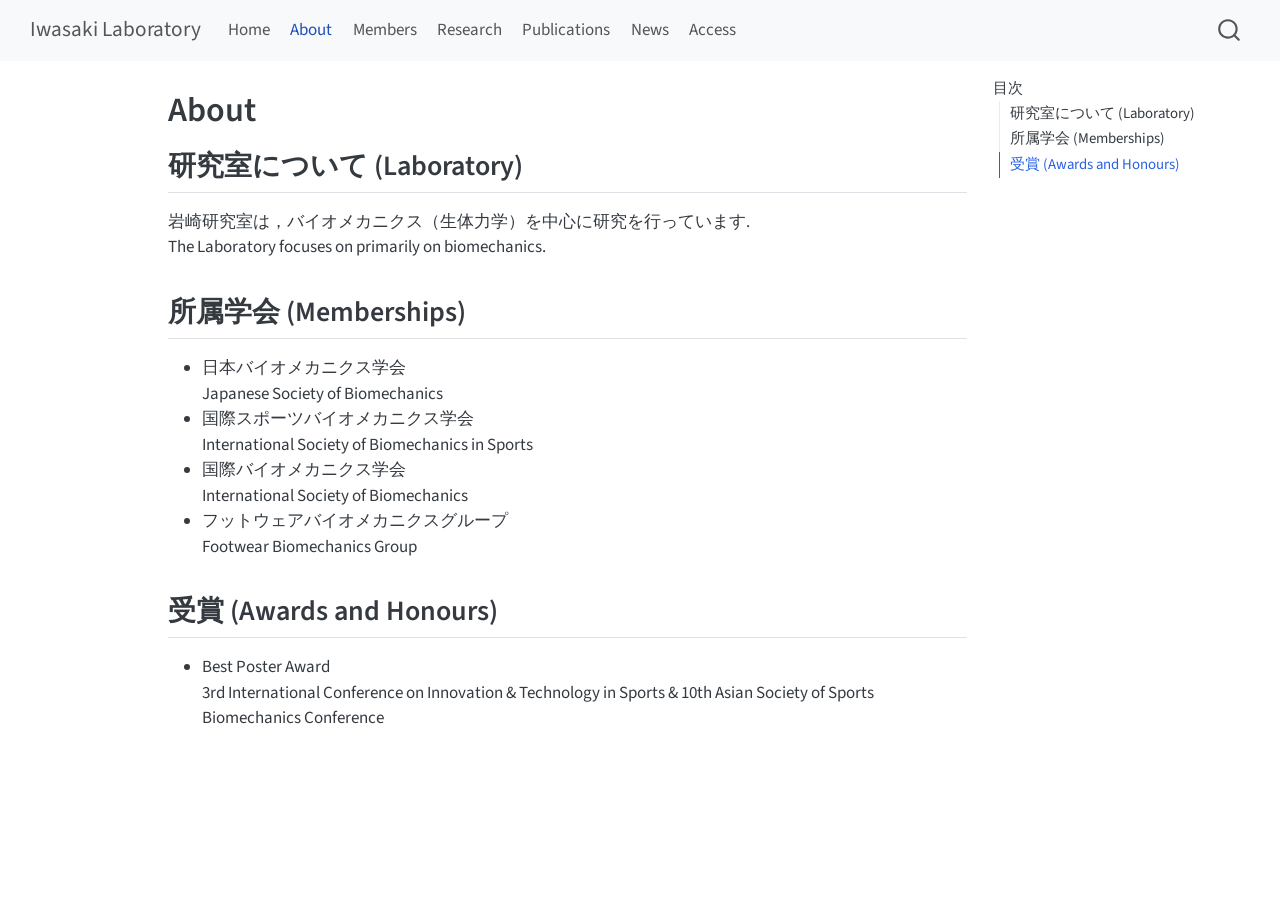
==== about.html @ ead2a385 "Built site for gh-pages" ====
<!DOCTYPE html>
<html xmlns="http://www.w3.org/1999/xhtml" lang="ja" xml:lang="ja"><head>

<meta charset="utf-8">
<meta name="generator" content="quarto-1.10.18">

<meta name="viewport" content="width=device-width, initial-scale=1.0, user-scalable=yes">


<title>About – Iwasaki Laboratory</title>
<style>
/* Default styles provided by pandoc.
** See https://pandoc.org/MANUAL.html#variables-for-html for config info.
*/
span.smallcaps{font-variant: small-caps;}
div.columns{display: flex; gap: 1.5em;}
div.column{flex: auto;}
@media screen {
div.columns{gap: min(4vw, 1.5em);}
div.column{overflow-x: auto;}
}
div.hanging-indent{margin-left: 1.5em; text-indent: -1.5em;}
ul.task-list{list-style: none;}
ul.task-list li input[type="checkbox"] {
  width: 0.8em;
  margin: 0 0.8em 0.2em -1em; /* quarto-specific, see https://github.com/quarto-dev/quarto-cli/issues/4556 */ 
  vertical-align: middle;
}
</style>


<script src="site_libs/quarto-nav/quarto-nav.js"></script>
<script src="site_libs/quarto-nav/headroom.min.js"></script>
<script src="site_libs/clipboard/clipboard.min.js"></script>
<script src="site_libs/quarto-search/autocomplete.umd.js"></script>
<script src="site_libs/quarto-search/fuse.min.js"></script>
<script src="site_libs/quarto-search/quarto-search.js"></script>
<meta name="quarto:offset" content="./">
<script src="site_libs/quarto-html/quarto.js" type="module"></script>
<script src="site_libs/quarto-html/tabsets/tabsets.js" type="module"></script>
<script src="site_libs/quarto-html/popper.min.js"></script>
<script src="site_libs/quarto-html/tippy.umd.min.js"></script>
<script src="site_libs/quarto-html/anchor.min.js"></script>
<link href="site_libs/quarto-html/tippy.css" rel="stylesheet">
<link href="site_libs/quarto-html/quarto-syntax-highlighting-64a204ab8560d761af7679ceaba22944.css" rel="stylesheet" id="quarto-text-highlighting-styles">
<script src="site_libs/bootstrap/bootstrap.min.js"></script>
<link href="site_libs/bootstrap/bootstrap-icons.css" rel="stylesheet">
<link href="site_libs/bootstrap/bootstrap-445b8638c3d06994fee0907d791121c4.min.css" rel="stylesheet" append-hash="true" id="quarto-bootstrap" data-mode="light">
<script id="quarto-search-options" type="application/json">{
  "location": "navbar",
  "copy-button": false,
  "collapse-after": 3,
  "panel-placement": "end",
  "type": "overlay",
  "limit": 50,
  "keyboard-shortcut": [
    "f",
    "/",
    "s"
  ],
  "show-item-context": false,
  "language": {
    "search-no-results-text": "一致なし",
    "search-matching-documents-text": "一致した文書",
    "search-copy-link-title": "検索へのリンクをコピー",
    "search-hide-matches-text": "追加の検索結果を非表示",
    "search-more-match-text": "追加の検索結果",
    "search-more-matches-text": "追加の検索結果",
    "search-clear-button-title": "消去",
    "search-text-placeholder": "",
    "search-detached-cancel-button-title": "取消",
    "search-submit-button-title": "検索",
    "search-label": "サーチ"
  }
}</script>


</head>

<body class="nav-fixed quarto-light">

<div id="quarto-search-results"></div>
  <header id="quarto-header" class="headroom fixed-top">
    <nav class="navbar navbar-expand-lg " data-bs-theme="dark">
      <div class="navbar-container container-fluid">
      <div class="navbar-brand-container mx-auto">
    <a class="navbar-brand" href="./index.html">
    <span class="navbar-title">Iwasaki Laboratory</span>
    </a>
  </div>
            <div id="quarto-search" class="" title="サーチ"></div>
          <button class="navbar-toggler" type="button" data-bs-toggle="collapse" data-bs-target="#navbarCollapse" aria-controls="navbarCollapse" role="menu" aria-expanded="false" aria-label="ナビゲーションを切り替える" onclick="if (window.quartoToggleHeadroom) { window.quartoToggleHeadroom(); }">
  <span class="navbar-toggler-icon"></span>
</button>
          <div class="collapse navbar-collapse" id="navbarCollapse">
            <ul class="navbar-nav navbar-nav-scroll me-auto">
  <li class="nav-item">
    <a class="nav-link" href="./index.html"> 
<span class="menu-text">Home</span></a>
  </li>  
  <li class="nav-item">
    <a class="nav-link active" href="./about.html" aria-current="page"> 
<span class="menu-text">About</span></a>
  </li>  
  <li class="nav-item">
    <a class="nav-link" href="./members.html"> 
<span class="menu-text">Members</span></a>
  </li>  
  <li class="nav-item">
    <a class="nav-link" href="./research.html"> 
<span class="menu-text">Research</span></a>
  </li>  
  <li class="nav-item">
    <a class="nav-link" href="./publications.html"> 
<span class="menu-text">Publications</span></a>
  </li>  
  <li class="nav-item">
    <a class="nav-link" href="./news.html"> 
<span class="menu-text">News</span></a>
  </li>  
  <li class="nav-item">
    <a class="nav-link" href="./access.html"> 
<span class="menu-text">Access</span></a>
  </li>  
</ul>
          </div> <!-- /navcollapse -->
            <div class="quarto-navbar-tools">
</div>
      </div> <!-- /container-fluid -->
    </nav>
</header>
<!-- content -->
<div id="quarto-content" class="quarto-container page-columns page-rows-contents page-layout-article page-navbar">
<!-- sidebar -->
<!-- margin-sidebar -->
    <div id="quarto-margin-sidebar" class="sidebar margin-sidebar">
        <nav id="TOC" role="doc-toc" class="toc-active">
    <h2 id="toc-title">目次</h2>
   
  <ul>
  <li><a href="#研究室について-laboratory" id="toc-研究室について-laboratory" class="nav-link active" data-scroll-target="#研究室について-laboratory">研究室について (Laboratory)</a></li>
  <li><a href="#所属学会-memberships" id="toc-所属学会-memberships" class="nav-link" data-scroll-target="#所属学会-memberships">所属学会 (Memberships)</a></li>
  <li><a href="#受賞-awards-and-honours" id="toc-受賞-awards-and-honours" class="nav-link" data-scroll-target="#受賞-awards-and-honours">受賞 (Awards and Honours)</a></li>
  </ul>
</nav>
    </div>
<!-- main -->
<main class="content" id="quarto-document-content">

<header id="title-block-header" class="quarto-title-block default">
<div class="quarto-title">
<h1 class="title">About</h1>
</div>



<div class="quarto-title-meta">

    
  
    
  </div>
  


</header>


<section id="研究室について-laboratory" class="level2">
<h2 class="anchored" data-anchor-id="研究室について-laboratory">研究室について (Laboratory)</h2>
<p>岩崎研究室は，バイオメカニクス（生体力学）を中心に研究を行っています.<br> The Laboratory focuses on primarily on biomechanics.</p>
</section>
<section id="所属学会-memberships" class="level2">
<h2 class="anchored" data-anchor-id="所属学会-memberships">所属学会 (Memberships)</h2>
<ul>
<li>日本バイオメカニクス学会<br> Japanese Society of Biomechanics<br></li>
<li>国際スポーツバイオメカニクス学会<br> International Society of Biomechanics in Sports<br></li>
<li>国際バイオメカニクス学会<br> International Society of Biomechanics<br></li>
<li>フットウェアバイオメカニクスグループ<br> Footwear Biomechanics Group<br></li>
</ul>
</section>
<section id="受賞-awards-and-honours" class="level2">
<h2 class="anchored" data-anchor-id="受賞-awards-and-honours">受賞 (Awards and Honours)</h2>
<ul>
<li>Best Poster Award<br> 3rd International Conference on Innovation &amp; Technology in Sports &amp; 10th Asian Society of Sports Biomechanics Conference<br></li>
</ul>


</section>

</main> <!-- /main -->
<script id="quarto-html-after-body" type="application/javascript">
  window.document.addEventListener("DOMContentLoaded", function (event) {
    const icon = "";
    const anchorJS = new window.AnchorJS();
    anchorJS.options = {
      placement: 'right',
      icon: icon
    };
    anchorJS.add('.anchored');
    const isCodeAnnotation = (el) => {
      for (const clz of el.classList) {
        if (clz.startsWith('code-annotation-')) {                     
          return true;
        }
      }
      return false;
    }
    const onCopySuccess = function(e) {
      // button target
      const button = e.trigger;
      // don't keep focus
      button.blur();
      // flash "checked"
      button.classList.add('code-copy-button-checked');
      var currentTitle = button.getAttribute("title");
      button.setAttribute("title", "コピーしました");
      let tooltip;
      if (window.bootstrap) {
        button.setAttribute("data-bs-toggle", "tooltip");
        button.setAttribute("data-bs-placement", "left");
        button.setAttribute("data-bs-title", "コピーしました");
        tooltip = new bootstrap.Tooltip(button, 
          { trigger: "manual", 
            customClass: "code-copy-button-tooltip",
            offset: [0, -8]});
        tooltip.show();    
      }
      setTimeout(function() {
        if (tooltip) {
          tooltip.hide();
          button.removeAttribute("data-bs-title");
          button.removeAttribute("data-bs-toggle");
          button.removeAttribute("data-bs-placement");
        }
        button.setAttribute("title", currentTitle);
        button.classList.remove('code-copy-button-checked');
      }, 1000);
      // clear code selection
      e.clearSelection();
    }
    const getTextToCopy = function(trigger) {
      const outerScaffold = trigger.parentElement.cloneNode(true);
      const codeEl = outerScaffold.querySelector('code');
      for (const childEl of codeEl.children) {
        if (isCodeAnnotation(childEl)) {
          childEl.remove();
        }
      }
      return codeEl.innerText;
    }
    const clipboard = new window.ClipboardJS('.code-copy-button:not([data-in-quarto-modal])', {
      text: getTextToCopy
    });
    clipboard.on('success', onCopySuccess);
    if (window.document.getElementById('quarto-embedded-source-code-modal')) {
      const clipboardModal = new window.ClipboardJS('.code-copy-button[data-in-quarto-modal]', {
        text: getTextToCopy,
        container: window.document.getElementById('quarto-embedded-source-code-modal')
      });
      clipboardModal.on('success', onCopySuccess);
    }
      var localhostRegex = new RegExp(/^(?:http|https):\/\/localhost\:?[0-9]*\//);
      var mailtoRegex = new RegExp(/^mailto:/);
        var filterRegex = new RegExp('/' + window.location.host + '/');
      var isInternal = (href) => {
          return filterRegex.test(href) || localhostRegex.test(href) || mailtoRegex.test(href);
      }
      // Inspect non-navigation links and adorn them if external
     var links = window.document.querySelectorAll('a[href]:not(.nav-link):not(.navbar-brand):not(.toc-action):not(.sidebar-link):not(.sidebar-item-toggle):not(.pagination-link):not(.no-external):not([aria-hidden]):not(.dropdown-item):not(.quarto-navigation-tool):not(.about-link)');
      for (var i=0; i<links.length; i++) {
        const link = links[i];
        if (!isInternal(link.href)) {
          // undo the damage that might have been done by quarto-nav.js in the case of
          // links that we want to consider external
          if (link.dataset.originalHref !== undefined) {
            link.href = link.dataset.originalHref;
          }
        }
      }
    function tippyHover(el, contentFn, onTriggerFn, onUntriggerFn) {
      const config = {
        allowHTML: true,
        maxWidth: 500,
        delay: 100,
        arrow: false,
        appendTo: function(el) {
            return el.parentElement;
        },
        interactive: true,
        interactiveBorder: 10,
        theme: 'quarto',
        placement: 'bottom-start',
      };
      if (contentFn) {
        config.content = contentFn;
      }
      if (onTriggerFn) {
        config.onTrigger = onTriggerFn;
      }
      if (onUntriggerFn) {
        config.onUntrigger = onUntriggerFn;
      }
      window.tippy(el, config); 
    }
    const noterefs = window.document.querySelectorAll('a[role="doc-noteref"]');
    for (var i=0; i<noterefs.length; i++) {
      const ref = noterefs[i];
      tippyHover(ref, function() {
        // use id or data attribute instead here
        let href = ref.getAttribute('data-footnote-href') || ref.getAttribute('href');
        try { href = new URL(href).hash; } catch {}
        const id = href.replace(/^#\/?/, "");
        const note = window.document.getElementById(id);
        if (note) {
          return note.innerHTML;
        } else {
          return "";
        }
      });
    }
    const xrefs = window.document.querySelectorAll('a.quarto-xref');
    const processXRef = (id, note) => {
      // Strip column container classes
      const stripColumnClz = (el) => {
        el.classList.remove("page-full", "page-columns");
        if (el.children) {
          for (const child of el.children) {
            stripColumnClz(child);
          }
        }
      }
      stripColumnClz(note)
      if (id === null || id.startsWith('sec-')) {
        // Special case sections, only their first couple elements
        const container = document.createElement("div");
        if (note.children && note.children.length > 2) {
          container.appendChild(note.children[0].cloneNode(true));
          for (let i = 1; i < note.children.length; i++) {
            const child = note.children[i];
            if (child.tagName === "P" && child.innerText === "") {
              continue;
            } else {
              container.appendChild(child.cloneNode(true));
              break;
            }
          }
          if (window.Quarto?.typesetMath) {
            window.Quarto.typesetMath(container);
          }
          return container.innerHTML
        } else {
          if (window.Quarto?.typesetMath) {
            window.Quarto.typesetMath(note);
          }
          return note.innerHTML;
        }
      } else {
        // Remove any anchor links if they are present
        const anchorLink = note.querySelector('a.anchorjs-link');
        if (anchorLink) {
          anchorLink.remove();
        }
        if (window.Quarto?.typesetMath) {
          window.Quarto.typesetMath(note);
        }
        if (note.classList.contains("callout")) {
          return note.outerHTML;
        } else {
          return note.innerHTML;
        }
      }
    }
    for (var i=0; i<xrefs.length; i++) {
      const xref = xrefs[i];
      tippyHover(xref, undefined, function(instance) {
        instance.disable();
        let url = xref.getAttribute('href');
        let hash = undefined; 
        if (url.startsWith('#')) {
          hash = url;
        } else {
          try { hash = new URL(url).hash; } catch {}
        }
        if (hash) {
          const id = hash.replace(/^#\/?/, "");
          const note = window.document.getElementById(id);
          if (note !== null) {
            try {
              const html = processXRef(id, note.cloneNode(true));
              instance.setContent(html);
            } finally {
              instance.enable();
              instance.show();
            }
          } else {
            // See if we can fetch this
            fetch(url.split('#')[0])
            .then(res => res.text())
            .then(html => {
              const parser = new DOMParser();
              const htmlDoc = parser.parseFromString(html, "text/html");
              const note = htmlDoc.getElementById(id);
              if (note !== null) {
                const html = processXRef(id, note);
                instance.setContent(html);
              } 
            }).finally(() => {
              instance.enable();
              instance.show();
            });
          }
        } else {
          // See if we can fetch a full url (with no hash to target)
          // This is a special case and we should probably do some content thinning / targeting
          fetch(url)
          .then(res => res.text())
          .then(html => {
            const parser = new DOMParser();
            const htmlDoc = parser.parseFromString(html, "text/html");
            const note = htmlDoc.querySelector('main.content');
            if (note !== null) {
              // This should only happen for chapter cross references
              // (since there is no id in the URL)
              // remove the first header
              if (note.children.length > 0 && note.children[0].tagName === "HEADER") {
                note.children[0].remove();
              }
              const html = processXRef(null, note);
              instance.setContent(html);
            } 
          }).finally(() => {
            instance.enable();
            instance.show();
          });
        }
      }, function(instance) {
      });
    }
        let selectedAnnoteEl;
        const selectorForAnnotation = ( cell, annotation) => {
          let cellAttr = 'data-code-cell="' + cell + '"';
          let lineAttr = 'data-code-annotation="' +  annotation + '"';
          const selector = 'span[' + cellAttr + '][' + lineAttr + ']';
          return selector;
        }
        const selectCodeLines = (annoteEl) => {
          const doc = window.document;
          const targetCell = annoteEl.getAttribute("data-target-cell");
          const targetAnnotation = annoteEl.getAttribute("data-target-annotation");
          const annoteSpan = window.document.querySelector(selectorForAnnotation(targetCell, targetAnnotation));
          const lines = annoteSpan.getAttribute("data-code-lines").split(",");
          const lineIds = lines.map((line) => {
            return targetCell + "-" + line;
          })
          let top = null;
          let height = null;
          let parent = null;
          if (lineIds.length > 0) {
              //compute the position of the single el (top and bottom and make a div)
              const el = window.document.getElementById(lineIds[0]);
              top = el.offsetTop;
              height = el.offsetHeight;
              parent = el.parentElement.parentElement;
            if (lineIds.length > 1) {
              const lastEl = window.document.getElementById(lineIds[lineIds.length - 1]);
              const bottom = lastEl.offsetTop + lastEl.offsetHeight;
              height = bottom - top;
            }
            if (top !== null && height !== null && parent !== null) {
              // cook up a div (if necessary) and position it 
              let div = window.document.getElementById("code-annotation-line-highlight");
              if (div === null) {
                div = window.document.createElement("div");
                div.setAttribute("id", "code-annotation-line-highlight");
                div.style.position = 'absolute';
                parent.appendChild(div);
              }
              div.style.top = top - 2 + "px";
              div.style.height = height + 4 + "px";
              div.style.left = 0;
              let gutterDiv = window.document.getElementById("code-annotation-line-highlight-gutter");
              if (gutterDiv === null) {
                gutterDiv = window.document.createElement("div");
                gutterDiv.setAttribute("id", "code-annotation-line-highlight-gutter");
                gutterDiv.style.position = 'absolute';
                const codeCell = window.document.getElementById(targetCell);
                const gutter = codeCell.querySelector('.code-annotation-gutter');
                gutter.appendChild(gutterDiv);
              }
              gutterDiv.style.top = top - 2 + "px";
              gutterDiv.style.height = height + 4 + "px";
            }
            selectedAnnoteEl = annoteEl;
          }
        };
        const unselectCodeLines = () => {
          const elementsIds = ["code-annotation-line-highlight", "code-annotation-line-highlight-gutter"];
          elementsIds.forEach((elId) => {
            const div = window.document.getElementById(elId);
            if (div) {
              div.remove();
            }
          });
          selectedAnnoteEl = undefined;
        };
          // Handle positioning of the toggle
      window.addEventListener(
        "resize",
        throttle(() => {
          elRect = undefined;
          if (selectedAnnoteEl) {
            selectCodeLines(selectedAnnoteEl);
          }
        }, 10)
      );
      function throttle(fn, ms) {
      let throttle = false;
      let timer;
        return (...args) => {
          if(!throttle) { // first call gets through
              fn.apply(this, args);
              throttle = true;
          } else { // all the others get throttled
              if(timer) clearTimeout(timer); // cancel #2
              timer = setTimeout(() => {
                fn.apply(this, args);
                timer = throttle = false;
              }, ms);
          }
        };
      }
        // Attach click handler to the DT
        const annoteDls = window.document.querySelectorAll('dt[data-target-cell]');
        for (const annoteDlNode of annoteDls) {
          annoteDlNode.addEventListener('click', (event) => {
            const clickedEl = event.target;
            if (clickedEl !== selectedAnnoteEl) {
              unselectCodeLines();
              const activeEl = window.document.querySelector('dt[data-target-cell].code-annotation-active');
              if (activeEl) {
                activeEl.classList.remove('code-annotation-active');
              }
              selectCodeLines(clickedEl);
              clickedEl.classList.add('code-annotation-active');
            } else {
              // Unselect the line
              unselectCodeLines();
              clickedEl.classList.remove('code-annotation-active');
            }
          });
        }
    const findCites = (el) => {
      const parentEl = el.parentElement;
      if (parentEl) {
        const cites = parentEl.dataset.cites;
        if (cites) {
          return {
            el,
            cites: cites.split(' ')
          };
        } else {
          return findCites(el.parentElement)
        }
      } else {
        return undefined;
      }
    };
    var bibliorefs = window.document.querySelectorAll('a[role="doc-biblioref"]');
    for (var i=0; i<bibliorefs.length; i++) {
      const ref = bibliorefs[i];
      const citeInfo = findCites(ref);
      if (citeInfo) {
        tippyHover(citeInfo.el, function() {
          var popup = window.document.createElement('div');
          citeInfo.cites.forEach(function(cite) {
            var citeDiv = window.document.createElement('div');
            citeDiv.classList.add('hanging-indent');
            citeDiv.classList.add('csl-entry');
            var biblioDiv = window.document.getElementById('ref-' + cite);
            if (biblioDiv) {
              citeDiv.innerHTML = biblioDiv.innerHTML;
            }
            popup.appendChild(citeDiv);
          });
          return popup.innerHTML;
        });
      }
    }
  });
  </script>
</div> <!-- /content -->




</body></html>
---- site_libs/quarto-html/tippy.css ----
.tippy-box[data-animation=fade][data-state=hidden]{opacity:0}[data-tippy-root]{max-width:calc(100vw - 10px)}.tippy-box{position:relative;background-color:#333;color:#fff;border-radius:4px;font-size:14px;line-height:1.4;white-space:normal;outline:0;transition-property:transform,visibility,opacity}.tippy-box[data-placement^=top]>.tippy-arrow{bottom:0}.tippy-box[data-placement^=top]>.tippy-arrow:before{bottom:-7px;left:0;border-width:8px 8px 0;border-top-color:initial;transform-origin:center top}.tippy-box[data-placement^=bottom]>.tippy-arrow{top:0}.tippy-box[data-placement^=bottom]>.tippy-arrow:before{top:-7px;left:0;border-width:0 8px 8px;border-bottom-color:initial;transform-origin:center bottom}.tippy-box[data-placement^=left]>.tippy-arrow{right:0}.tippy-box[data-placement^=left]>.tippy-arrow:before{border-width:8px 0 8px 8px;border-left-color:initial;right:-7px;transform-origin:center left}.tippy-box[data-placement^=right]>.tippy-arrow{left:0}.tippy-box[data-placement^=right]>.tippy-arrow:before{left:-7px;border-width:8px 8px 8px 0;border-right-color:initial;transform-origin:center right}.tippy-box[data-inertia][data-state=visible]{transition-timing-function:cubic-bezier(.54,1.5,.38,1.11)}.tippy-arrow{width:16px;height:16px;color:#333}.tippy-arrow:before{content:"";position:absolute;border-color:transparent;border-style:solid}.tippy-content{position:relative;padding:5px 9px;z-index:1}
---- site_libs/quarto-html/quarto-syntax-highlighting-64a204ab8560d761af7679ceaba22944.css ----
/* quarto syntax highlight colors */
:root {
  --quarto-hl-ot-color: #003B4F;
  --quarto-hl-at-color: #657422;
  --quarto-hl-ss-color: #20794D;
  --quarto-hl-an-color: #5E5E5E;
  --quarto-hl-fu-color: #4758AB;
  --quarto-hl-st-color: #20794D;
  --quarto-hl-cf-color: #003B4F;
  --quarto-hl-op-color: #5E5E5E;
  --quarto-hl-er-color: #AD0000;
  --quarto-hl-bn-color: #AD0000;
  --quarto-hl-al-color: #AD0000;
  --quarto-hl-va-color: #111111;
  --quarto-hl-bu-color: inherit;
  --quarto-hl-ex-color: inherit;
  --quarto-hl-pp-color: #AD0000;
  --quarto-hl-in-color: #5E5E5E;
  --quarto-hl-vs-color: #20794D;
  --quarto-hl-wa-color: #5E5E5E;
  --quarto-hl-do-color: #5E5E5E;
  --quarto-hl-im-color: #00769E;
  --quarto-hl-ch-color: #20794D;
  --quarto-hl-dt-color: #AD0000;
  --quarto-hl-fl-color: #AD0000;
  --quarto-hl-co-color: #5E5E5E;
  --quarto-hl-cv-color: #5E5E5E;
  --quarto-hl-cn-color: #8f5902;
  --quarto-hl-sc-color: #5E5E5E;
  --quarto-hl-dv-color: #AD0000;
  --quarto-hl-kw-color: #003B4F;
}

/* other quarto variables */
:root {
  --quarto-font-monospace: SFMono-Regular, Menlo, Monaco, Consolas, "Liberation Mono", "Courier New", monospace;
}

/* syntax highlight based on Pandoc's rules */
pre > code.sourceCode > span {
  color: #003B4F;
}

code.sourceCode > span {
  color: #003B4F;
}

div.sourceCode,
div.sourceCode pre.sourceCode {
  color: #003B4F;
}

/* Normal */
code span {
  color: #003B4F;
}

/* Alert */
code span.al {
  color: #AD0000;
  font-style: inherit;
}

/* Annotation */
code span.an {
  color: #5E5E5E;
  font-style: inherit;
}

/* Attribute */
code span.at {
  color: #657422;
  font-style: inherit;
}

/* BaseN */
code span.bn {
  color: #AD0000;
  font-style: inherit;
}

/* BuiltIn */
code span.bu {
  font-style: inherit;
}

/* ControlFlow */
code span.cf {
  color: #003B4F;
  font-weight: bold;
  font-style: inherit;
}

/* Char */
code span.ch {
  color: #20794D;
  font-style: inherit;
}

/* Constant */
code span.cn {
  color: #8f5902;
  font-style: inherit;
}

/* Comment */
code span.co {
  color: #5E5E5E;
  font-style: inherit;
}

/* CommentVar */
code span.cv {
  color: #5E5E5E;
  font-style: italic;
}

/* Documentation */
code span.do {
  color: #5E5E5E;
  font-style: italic;
}

/* DataType */
code span.dt {
  color: #AD0000;
  font-style: inherit;
}

/* DecVal */
code span.dv {
  color: #AD0000;
  font-style: inherit;
}

/* Error */
code span.er {
  color: #AD0000;
  font-style: inherit;
}

/* Extension */
code span.ex {
  font-style: inherit;
}

/* Float */
code span.fl {
  color: #AD0000;
  font-style: inherit;
}

/* Function */
code span.fu {
  color: #4758AB;
  font-style: inherit;
}

/* Import */
code span.im {
  color: #00769E;
  font-style: inherit;
}

/* Information */
code span.in {
  color: #5E5E5E;
  font-style: inherit;
}

/* Keyword */
code span.kw {
  color: #003B4F;
  font-weight: bold;
  font-style: inherit;
}

/* Operator */
code span.op {
  color: #5E5E5E;
  font-style: inherit;
}

/* Other */
code span.ot {
  color: #003B4F;
  font-style: inherit;
}

/* Preprocessor */
code span.pp {
  color: #AD0000;
  font-style: inherit;
}

/* SpecialChar */
code span.sc {
  color: #5E5E5E;
  font-style: inherit;
}

/* SpecialString */
code span.ss {
  color: #20794D;
  font-style: inherit;
}

/* String */
code span.st {
  color: #20794D;
  font-style: inherit;
}

/* Variable */
code span.va {
  color: #111111;
  font-style: inherit;
}

/* VerbatimString */
code span.vs {
  color: #20794D;
  font-style: inherit;
}

/* Warning */
code span.wa {
  color: #5E5E5E;
  font-style: italic;
}

.prevent-inlining {
  content: "</";
}

/*# sourceMappingURL=9d8d5bb603a83b8298b89080a598c93b.css.map */
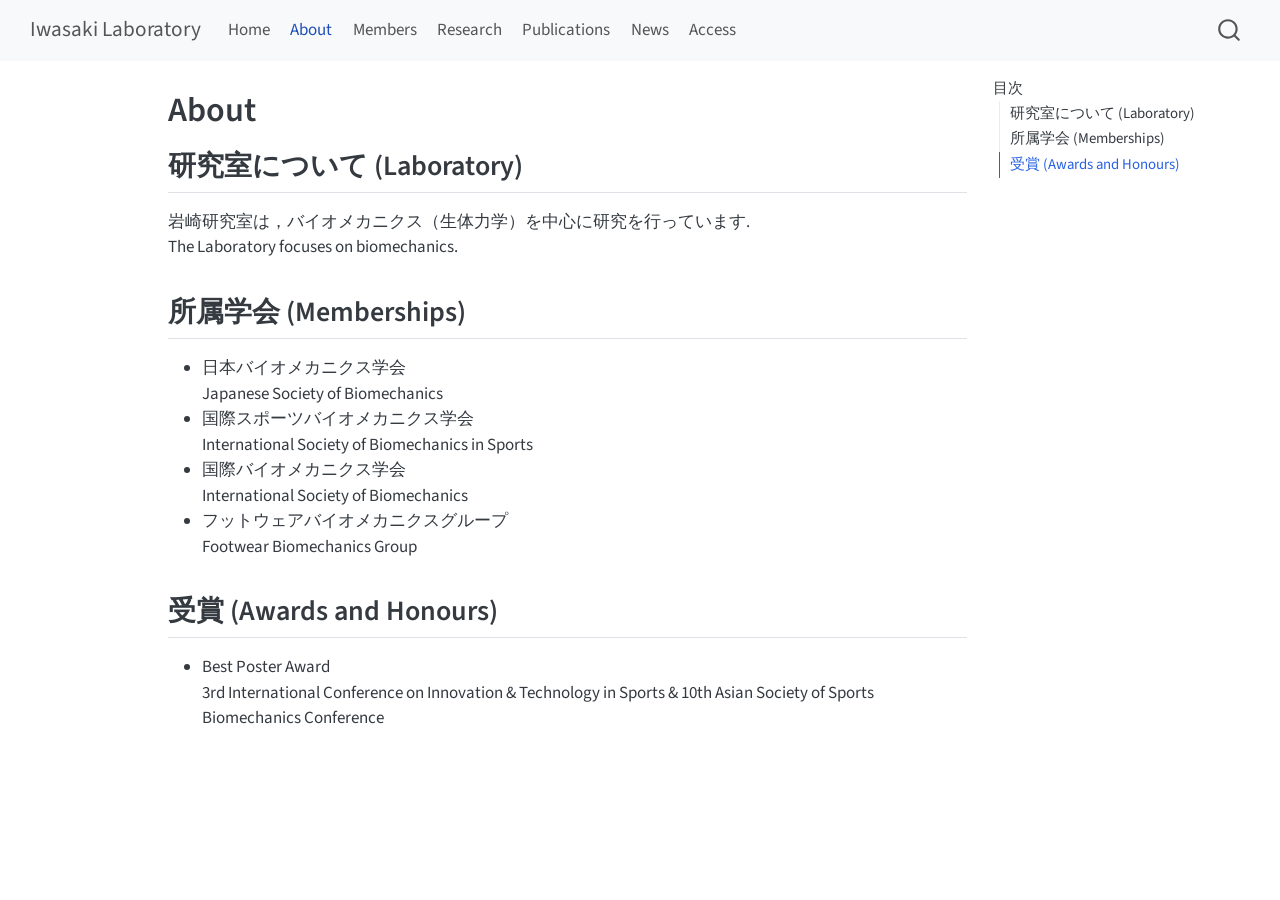
==== commit 33464235: "Built site for gh-pages" ====
--- a/about.html
+++ b/about.html
@@ -168,7 +168,7 @@
 
 <section id="研究室について-laboratory" class="level2">
 <h2 class="anchored" data-anchor-id="研究室について-laboratory">研究室について (Laboratory)</h2>
-<p>岩崎研究室は，バイオメカニクス（生体力学）を中心に研究を行っています.<br> The Laboratory focuses on primarily on biomechanics.</p>
+<p>岩崎研究室は，バイオメカニクス（生体力学）を中心に研究を行っています.<br> The Laboratory focuses on biomechanics.</p>
 </section>
 <section id="所属学会-memberships" class="level2">
 <h2 class="anchored" data-anchor-id="所属学会-memberships">所属学会 (Memberships)</h2>
@@ -262,7 +262,7 @@
     }
       var localhostRegex = new RegExp(/^(?:http|https):\/\/localhost\:?[0-9]*\//);
       var mailtoRegex = new RegExp(/^mailto:/);
-        var filterRegex = new RegExp('/' + window.location.host + '/');
+        var filterRegex = new RegExp("https:\/\/iwasaki71\.github\.io\/iwasaki-lab\/");
       var isInternal = (href) => {
           return filterRegex.test(href) || localhostRegex.test(href) || mailtoRegex.test(href);
       }
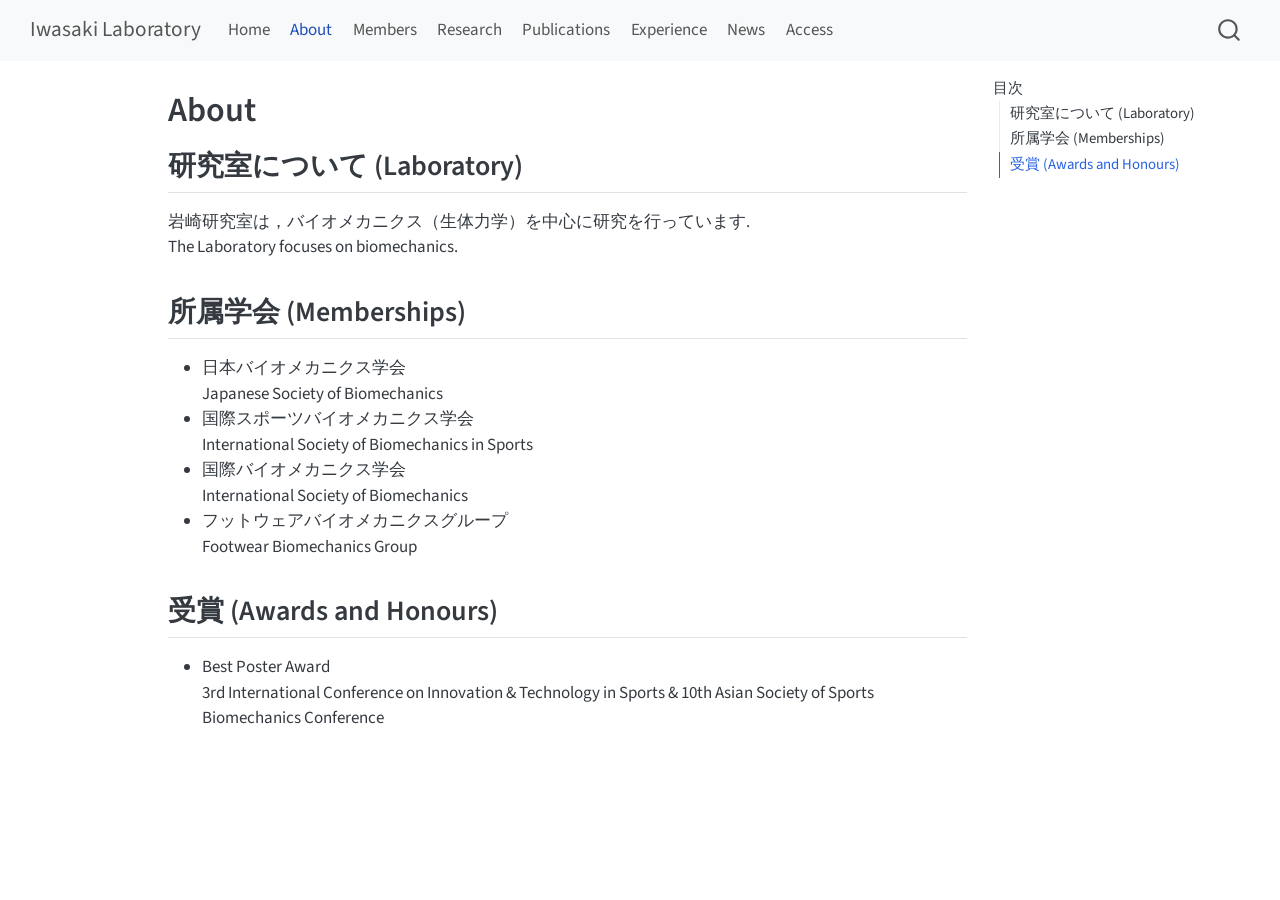
==== commit dd250b27: "Built site for gh-pages" ====
--- a/about.html
+++ b/about.html
@@ -113,6 +113,10 @@
   <li class="nav-item">
     <a class="nav-link" href="./publications.html"> 
 <span class="menu-text">Publications</span></a>
+  </li>  
+  <li class="nav-item">
+    <a class="nav-link" href="./experience.html"> 
+<span class="menu-text">Experience</span></a>
   </li>  
   <li class="nav-item">
     <a class="nav-link" href="./news.html"> 
